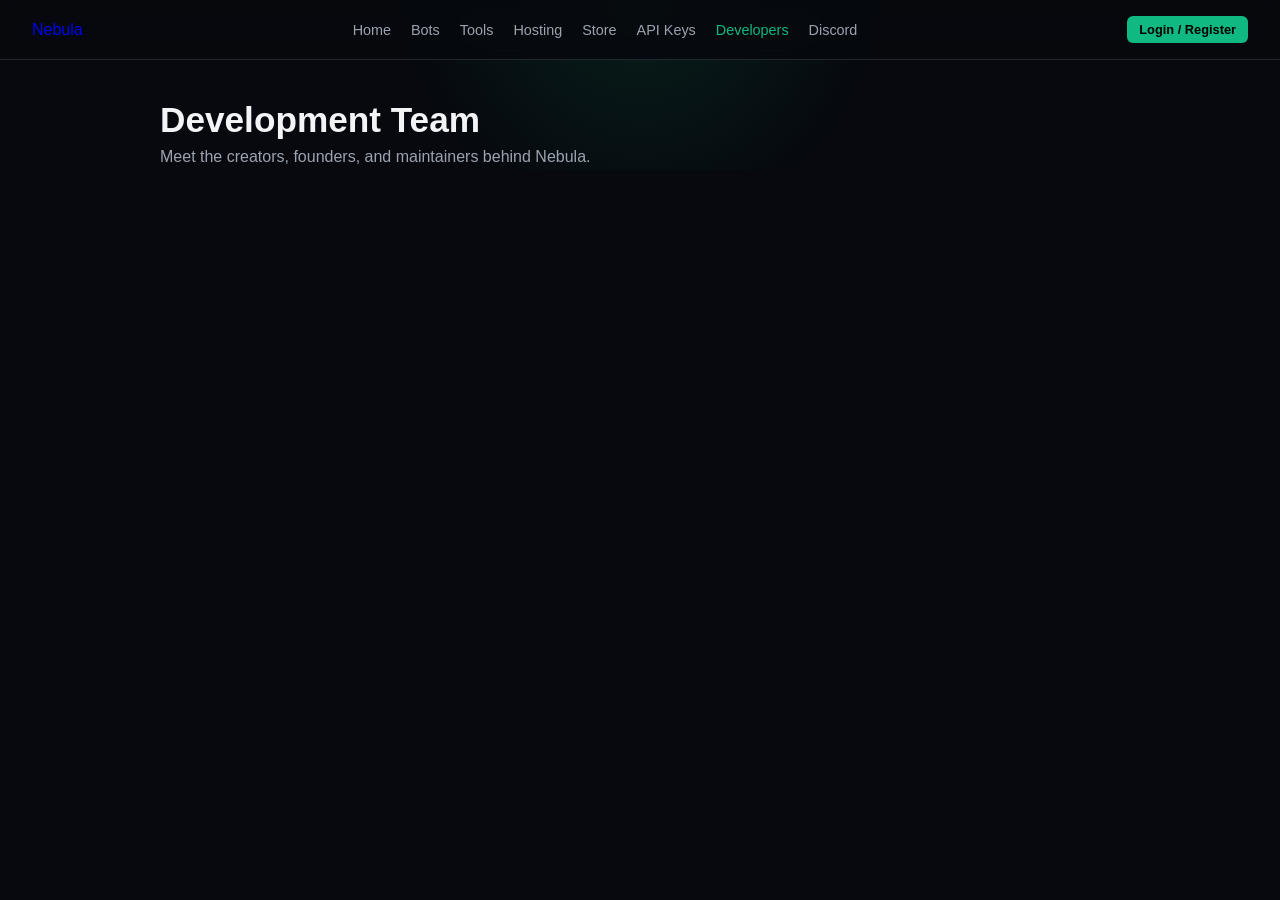
==== dev.html @ b24f9e7c "Update storage safely without secrets" ====
<!DOCTYPE html>
<html lang="en">
<head>
    <meta charset="UTF-8">
    <meta name="viewport" content="width=device-width, initial-scale=1.0">
    <title>Developers — Nebula</title>
    <link rel="stylesheet" href="style.css">
</head>
<body>
    <div class="bg-glow"></div>
    <header class="navbar">
        <div class="nav-left"><a href="index.html" class="logo">Nebula</a></div>
        <nav class="nav-center">
            <a href="index.html" class="nav-tab">Home</a>
            <a href="bots.html" class="nav-tab">Bots</a>
            <a href="tools.html" class="nav-tab">Tools</a>
            <a href="hosting.html" class="nav-tab">Hosting</a>
            <a href="store.html" class="nav-tab">Store</a>
            <a href="api-keys.html" class="nav-tab">API Keys</a>
            <a href="dev.html" class="nav-tab active">Developers</a>
            <a href="discord.html" class="nav-tab">Discord</a>
        </nav>
        <div class="nav-right" id="nav-auth-buttons"></div>
    </header>

    <main style="max-width: 1000px; margin: 40px auto; padding: 0 20px;">
        <h1 style="font-size: 2.2rem; margin-bottom: 8px;">Development Team</h1>
        <p style="color: var(--text-muted); margin-bottom: 32px;">Meet the creators, founders, and maintainers behind Nebula.</p>

        <div id="dev-grid" style="display: grid; grid-template-columns: repeat(auto-fit, minmax(280px, 1fr)); gap: 20px;"></div>
    </main>

    <script>
        async function initDevs() {
            let data = JSON.parse(localStorage.getItem('nebula_data'));
            if (!data) { 
                try {
                    const res = await fetch('data.json'); 
                    data = await res.json(); 
                    localStorage.setItem('nebula_data', JSON.stringify(data)); 
                } catch(e) {
                    data = {
                        developers: [
                            { name: "Entothic", role: "Founder & Network Owner", username: "entothicx", bio: "Founder of Static Club, Peak Tiers, and Nebula Ai." },
                            { name: ".Voxion", role: "Head Developer / Co-Owner", username: "viperblade0293", bio: "Undrated Developer & staff / admin specializing in Discord, Minecraft, bots, and plugins." },
                            { name: "Muhammed Rashid", role: "Lead Developer", username: "rashid", bio: "Core system architect and maintainer." }
                        ]
                    };
                }
            }

            const grid = document.getElementById('dev-grid');
            grid.innerHTML = '';
            
            const devs = data.developers || [];

            devs.forEach(dev => {
                grid.innerHTML += `
                    <div class="card">
                        <span class="card-badge">${dev.role || 'Developer'}</span>
                        <h3 style="font-size: 1.25rem; margin-bottom: 4px;">${dev.name}</h3>
                        <p style="color: var(--accent-green); font-size: 0.85rem; margin-bottom: 12px; font-family: monospace;">@${dev.username}</p>
                        <p style="color: var(--text-muted); font-size: 0.85rem;">${dev.bio}</p>
                    </div>
                `;
            });

            const session = JSON.parse(localStorage.getItem('nebula_session'));
            document.getElementById('nav-auth-buttons').innerHTML = session ? 
                `<button onclick="localStorage.removeItem('nebula_session'); window.location.reload();" class="btn-outline" style="font-size:0.8rem; padding:6px 12px;">Logout</button>` :
                `<a href="index.html" class="btn-green" style="font-size:0.8rem; padding:6px 12px; text-decoration:none;">Login / Register</a>`;
        }
        initDevs();
    </script>
</body>
</html>
---- style.css ----
:root {
    --bg-color: #07090e;
    --card-bg: #0f131a;
    --border-color: #212833;
    --text-main: #f3f4f6;
    --text-muted: #9ca3af;
    --accent-green: #10b981;
    --accent-green-hover: #059669;
}

* { box-sizing: border-box; margin: 0; padding: 0; font-family: -apple-system, BlinkMacSystemFont, "Segoe UI", Roboto, sans-serif; }
body { background-color: var(--bg-color); color: var(--text-main); min-height: 100vh; overflow-x: hidden; }

.bg-glow {
    position: fixed; top: -20%; left: 50%; transform: translateX(-50%);
    width: 600px; height: 350px; background: radial-gradient(circle, rgba(16,185,129,0.12) 0%, rgba(7,9,14,0) 70%);
    z-index: -1; pointer-events: none;
}

.navbar {
    display: flex; justify-content: space-between; align-items: center;
    padding: 16px 32px; border-bottom: 1px solid var(--border-color);
    background: rgba(7, 9, 14, 0.85); backdrop-filter: blur(10px);
    position: sticky; top: 0; z-index: 100;
}
.logo { display: flex; align-items: center; text-decoration: none; }
.logo img { height: 38px; width: auto; object-fit: contain; }

.nav-center { display: flex; gap: 20px; align-items: center; }
.nav-tab { color: var(--text-muted); text-decoration: none; font-size: 0.9rem; transition: color 0.2s; }
.nav-tab:hover, .nav-tab.active { color: var(--accent-green); }

.card {
    background: var(--card-bg); border: 1px solid var(--border-color);
    border-radius: 12px; padding: 24px; position: relative; transition: border-color 0.2s;
}
.card:hover { border-color: rgba(16,185,129,0.4); }

.card-badge {
    position: absolute; top: 20px; right: 20px;
    background: rgba(16,185,129,0.1); color: var(--accent-green);
    font-size: 0.7rem; font-weight: 700; padding: 4px 8px; border-radius: 4px;
    text-transform: uppercase; letter-spacing: 0.5px;
}

.btn-green {
    background: var(--accent-green); color: #000; font-weight: 600;
    border: none; border-radius: 6px; padding: 8px 16px; cursor: pointer; transition: background 0.2s; text-decoration: none; display: inline-block; text-align: center;
}
.btn-green:hover { background: var(--accent-green-hover); color: #fff; }

.btn-outline {
    background: transparent; color: var(--text-main); font-weight: 600;
    border: 1px solid var(--border-color); border-radius: 6px; padding: 8px 16px; cursor: pointer; transition: border-color 0.2s; text-decoration: none; display: inline-block; text-align: center;
}
.btn-outline:hover { border-color: var(--accent-green); }
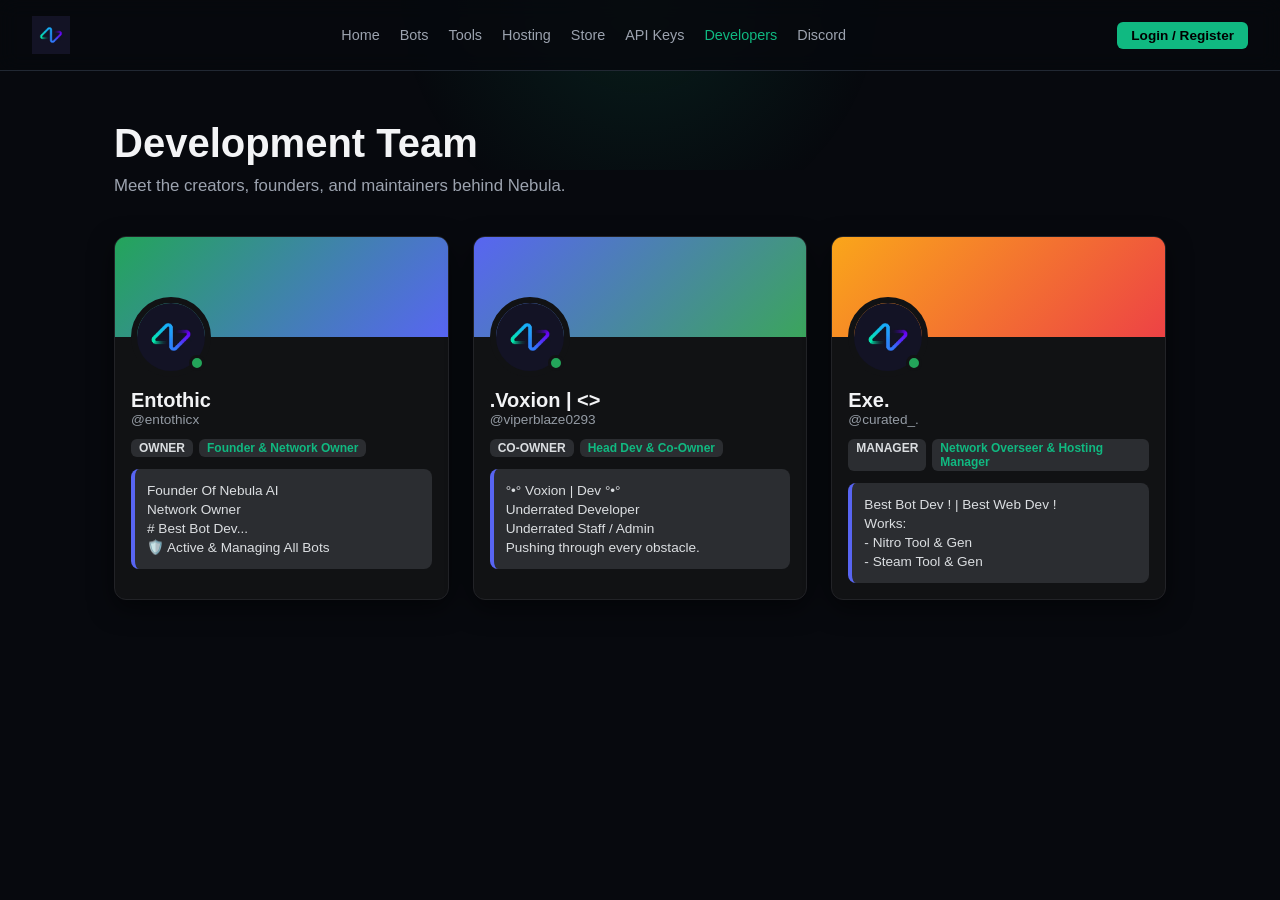
==== commit cbf03bd1: "Update dev.html" ====
--- a/dev.html
+++ b/dev.html
@@ -5,11 +5,96 @@
     <meta name="viewport" content="width=device-width, initial-scale=1.0">
     <title>Developers — Nebula</title>
     <link rel="stylesheet" href="style.css">
+    <style>
+        /* Discord Profile Card Specific Styling */
+        .discord-card {
+            background-color: #111214;
+            border-radius: 12px;
+            overflow: hidden;
+            box-shadow: 0 8px 24px rgba(0, 0, 0, 0.5);
+            border: 1px solid #222327;
+            display: flex;
+            flex-direction: column;
+            position: relative;
+        }
+        .discord-banner {
+            height: 100px;
+            width: 100%;
+            background: linear-gradient(135deg, #5865F2, #eb459e);
+        }
+        .discord-profile-body {
+            padding: 0 16px 16px 16px;
+            position: relative;
+            margin-top: -40px;
+        }
+        .discord-avatar-container {
+            position: relative;
+            width: 80px;
+            height: 80px;
+            margin-bottom: 12px;
+        }
+        .discord-avatar {
+            width: 80px;
+            height: 80px;
+            border-radius: 50%;
+            border: 6px solid #111214;
+            object-fit: cover;
+            background-color: #2b2d31;
+        }
+        .discord-status-dot {
+            position: absolute;
+            bottom: 6px;
+            right: 6px;
+            width: 16px;
+            height: 16px;
+            background-color: #23a55a; /* Online green */
+            border: 3px solid #111214;
+            border-radius: 50%;
+        }
+        .discord-username {
+            font-size: 1.25rem;
+            font-weight: 700;
+            color: #f2f3f5;
+            display: flex;
+            align-items: center;
+            gap: 8px;
+        }
+        .discord-handle {
+            font-size: 0.85rem;
+            color: #949ba4;
+            margin-bottom: 12px;
+        }
+        .discord-badges {
+            display: flex;
+            gap: 6px;
+            margin-bottom: 12px;
+        }
+        .discord-badge {
+            background: #2b2d31;
+            padding: 2px 8px;
+            border-radius: 6px;
+            font-size: 0.75rem;
+            color: #dbdee1;
+            font-weight: 600;
+        }
+        .discord-bio {
+            background: #2b2d31;
+            border-radius: 8px;
+            padding: 12px;
+            font-size: 0.85rem;
+            color: #dbdee1;
+            line-height: 1.4;
+            white-space: pre-line;
+            border-left: 4px solid #5865F2;
+        }
+    </style>
 </head>
 <body>
     <div class="bg-glow"></div>
     <header class="navbar">
-        <div class="nav-left"><a href="index.html" class="logo">Nebula</a></div>
+        <div class="nav-left">
+            <a href="index.html" class="logo"><img src="nebula.png" alt="Nebula Logo"></a>
+        </div>
         <nav class="nav-center">
             <a href="index.html" class="nav-tab">Home</a>
             <a href="bots.html" class="nav-tab">Bots</a>
@@ -23,54 +108,80 @@
         <div class="nav-right" id="nav-auth-buttons"></div>
     </header>
 
-    <main style="max-width: 1000px; margin: 40px auto; padding: 0 20px;">
-        <h1 style="font-size: 2.2rem; margin-bottom: 8px;">Development Team</h1>
-        <p style="color: var(--text-muted); margin-bottom: 32px;">Meet the creators, founders, and maintainers behind Nebula.</p>
+    <main style="max-width: 1100px; margin: 50px auto; padding: 0 24px;">
+        <h1 style="font-size: 2.5rem; margin-bottom: 10px; font-weight: 800;">Development Team</h1>
+        <p style="color: var(--text-muted); font-size: 1.05rem; margin-bottom: 40px;">Meet the creators, founders, and maintainers behind Nebula.</p>
 
-        <div id="dev-grid" style="display: grid; grid-template-columns: repeat(auto-fit, minmax(280px, 1fr)); gap: 20px;"></div>
+        <div id="developers-grid" style="display: grid; grid-template-columns: repeat(auto-fit, minmax(300px, 1fr)); gap: 24px;"></div>
     </main>
 
     <script>
-        async function initDevs() {
-            let data = JSON.parse(localStorage.getItem('nebula_data'));
-            if (!data) { 
-                try {
-                    const res = await fetch('data.json'); 
-                    data = await res.json(); 
-                    localStorage.setItem('nebula_data', JSON.stringify(data)); 
-                } catch(e) {
-                    data = {
-                        developers: [
-                            { name: "Entothic", role: "Founder & Network Owner", username: "entothicx", bio: "Founder of Static Club, Peak Tiers, and Nebula Ai." },
-                            { name: ".Voxion", role: "Head Developer / Co-Owner", username: "viperblade0293", bio: "Undrated Developer & staff / admin specializing in Discord, Minecraft, bots, and plugins." },
-                            { name: "Muhammed Rashid", role: "Lead Developer", username: "rashid", bio: "Core system architect and maintainer." }
-                        ]
-                    };
-                }
+        const developers = [
+            {
+                name: "Entothic",
+                handle: "entothicx",
+                role: "Founder & Network Owner",
+                bio: "Founder Of Nebula AI\nNetwork Owner\n# Best Bot Dev...\n🛡️ Active & Managing All Bots",
+                avatar: "entothic.png",
+                bannerColor: "linear-gradient(135deg, #23a55a, #5865F2)",
+                badge: "OWNER"
+            },
+            {
+                name: ".Voxion | <>",
+                handle: "viperblaze0293",
+                role: "Head Dev & Co-Owner",
+                bio: "°•° Voxion | Dev °•°\nUnderrated Developer\nUnderrated Staff / Admin\nPushing through every obstacle.",
+                avatar: "voxion.png",
+                bannerColor: "linear-gradient(135deg, #5865F2, #3ba55c)",
+                badge: "CO-OWNER"
+            },
+            {
+                name: "Exe.",
+                handle: "curated_.",
+                role: "Network Overseer & Hosting Manager",
+                bio: "Best Bot Dev ! | Best Web Dev !\nWorks:\n- Nitro Tool & Gen\n- Steam Tool & Gen",
+                avatar: "exe.png",
+                bannerColor: "linear-gradient(135deg, #faa61a, #ed4245)",
+                badge: "MANAGER"
             }
+        ];
 
-            const grid = document.getElementById('dev-grid');
+        function loadDevelopers() {
+            const grid = document.getElementById('developers-grid');
+            if (!grid) return;
             grid.innerHTML = '';
-            
-            const devs = data.developers || [];
 
-            devs.forEach(dev => {
+            developers.forEach(dev => {
                 grid.innerHTML += `
-                    <div class="card">
-                        <span class="card-badge">${dev.role || 'Developer'}</span>
-                        <h3 style="font-size: 1.25rem; margin-bottom: 4px;">${dev.name}</h3>
-                        <p style="color: var(--accent-green); font-size: 0.85rem; margin-bottom: 12px; font-family: monospace;">@${dev.username}</p>
-                        <p style="color: var(--text-muted); font-size: 0.85rem;">${dev.bio}</p>
+                    <div class="discord-card">
+                        <div class="discord-banner" style="background: ${dev.bannerColor};"></div>
+                        <div class="discord-profile-body">
+                            <div class="discord-avatar-container">
+                                <img src="${dev.avatar}" alt="${dev.name}" class="discord-avatar" onerror="this.src='nebula.png'">
+                                <div class="discord-status-dot"></div>
+                            </div>
+                            <div class="discord-username">${dev.name}</div>
+                            <div class="discord-handle">@${dev.handle}</div>
+                            <div class="discord-badges">
+                                <span class="discord-badge">${dev.badge}</span>
+                                <span class="discord-badge" style="color: var(--accent-green);">${dev.role}</span>
+                            </div>
+                            <div class="discord-bio">${dev.bio}</div>
+                        </div>
                     </div>
                 `;
             });
 
             const session = JSON.parse(localStorage.getItem('nebula_session'));
-            document.getElementById('nav-auth-buttons').innerHTML = session ? 
-                `<button onclick="localStorage.removeItem('nebula_session'); window.location.reload();" class="btn-outline" style="font-size:0.8rem; padding:6px 12px;">Logout</button>` :
-                `<a href="index.html" class="btn-green" style="font-size:0.8rem; padding:6px 12px; text-decoration:none;">Login / Register</a>`;
+            const authContainer = document.getElementById('nav-auth-buttons');
+            if (authContainer) {
+                authContainer.innerHTML = session ? 
+                    `<button onclick="localStorage.removeItem('nebula_session'); window.location.reload();" class="btn-outline" style="font-size:0.85rem; padding:6px 14px;">Logout</button>` :
+                    `<a href="index.html" class="btn-green" style="font-size:0.85rem; padding:6px 14px; text-decoration:none;">Login / Register</a>`;
+            }
         }
-        initDevs();
+
+        loadDevelopers();
     </script>
 </body>
-</html>+</html>
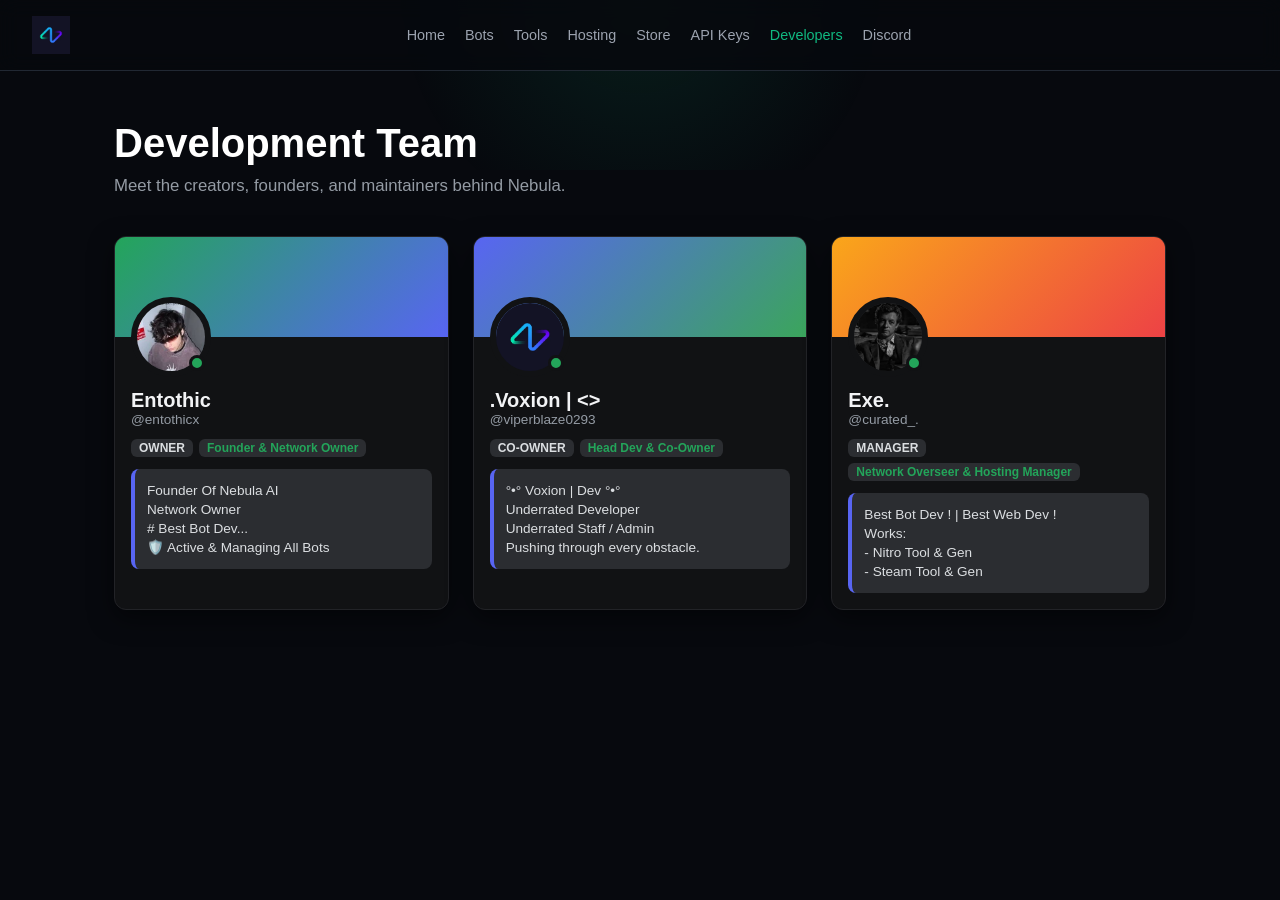
==== commit 54d98af7: "Update dev.html" ====
--- a/dev.html
+++ b/dev.html
@@ -6,7 +6,6 @@
     <title>Developers — Nebula</title>
     <link rel="stylesheet" href="style.css">
     <style>
-        /* Discord Profile Card Specific Styling */
         .discord-card {
             background-color: #111214;
             border-radius: 12px;
@@ -15,12 +14,10 @@
             border: 1px solid #222327;
             display: flex;
             flex-direction: column;
-            position: relative;
         }
         .discord-banner {
             height: 100px;
             width: 100%;
-            background: linear-gradient(135deg, #5865F2, #eb459e);
         }
         .discord-profile-body {
             padding: 0 16px 16px 16px;
@@ -47,7 +44,7 @@
             right: 6px;
             width: 16px;
             height: 16px;
-            background-color: #23a55a; /* Online green */
+            background-color: #23a55a;
             border: 3px solid #111214;
             border-radius: 50%;
         }
@@ -55,9 +52,6 @@
             font-size: 1.25rem;
             font-weight: 700;
             color: #f2f3f5;
-            display: flex;
-            align-items: center;
-            gap: 8px;
         }
         .discord-handle {
             font-size: 0.85rem;
@@ -68,6 +62,7 @@
             display: flex;
             gap: 6px;
             margin-bottom: 12px;
+            flex-wrap: wrap;
         }
         .discord-badge {
             background: #2b2d31;
@@ -109,8 +104,8 @@
     </header>
 
     <main style="max-width: 1100px; margin: 50px auto; padding: 0 24px;">
-        <h1 style="font-size: 2.5rem; margin-bottom: 10px; font-weight: 800;">Development Team</h1>
-        <p style="color: var(--text-muted); font-size: 1.05rem; margin-bottom: 40px;">Meet the creators, founders, and maintainers behind Nebula.</p>
+        <h1 style="font-size: 2.5rem; margin-bottom: 10px; font-weight: 800; color: #fff;">Development Team</h1>
+        <p style="color: #949ba4; font-size: 1.05rem; margin-bottom: 40px;">Meet the creators, founders, and maintainers behind Nebula.</p>
 
         <div id="developers-grid" style="display: grid; grid-template-columns: repeat(auto-fit, minmax(300px, 1fr)); gap: 24px;"></div>
     </main>
@@ -146,11 +141,15 @@
             }
         ];
 
-        function loadDevelopers() {
+        window.addEventListener('DOMContentLoaded', () => {
+            console.log("Loading developers script...");
             const grid = document.getElementById('developers-grid');
-            if (!grid) return;
+            if (!grid) {
+                console.error("Error: developers-grid element not found!");
+                return;
+            }
+
             grid.innerHTML = '';
-
             developers.forEach(dev => {
                 grid.innerHTML += `
                     <div class="discord-card">
@@ -164,24 +163,15 @@
                             <div class="discord-handle">@${dev.handle}</div>
                             <div class="discord-badges">
                                 <span class="discord-badge">${dev.badge}</span>
-                                <span class="discord-badge" style="color: var(--accent-green);">${dev.role}</span>
+                                <span class="discord-badge" style="color: #23a55a;">${dev.role}</span>
                             </div>
                             <div class="discord-bio">${dev.bio}</div>
                         </div>
                     </div>
                 `;
             });
-
-            const session = JSON.parse(localStorage.getItem('nebula_session'));
-            const authContainer = document.getElementById('nav-auth-buttons');
-            if (authContainer) {
-                authContainer.innerHTML = session ? 
-                    `<button onclick="localStorage.removeItem('nebula_session'); window.location.reload();" class="btn-outline" style="font-size:0.85rem; padding:6px 14px;">Logout</button>` :
-                    `<a href="index.html" class="btn-green" style="font-size:0.85rem; padding:6px 14px; text-decoration:none;">Login / Register</a>`;
-            }
-        }
-
-        loadDevelopers();
+            console.log("Developers rendered successfully!");
+        });
     </script>
 </body>
 </html>
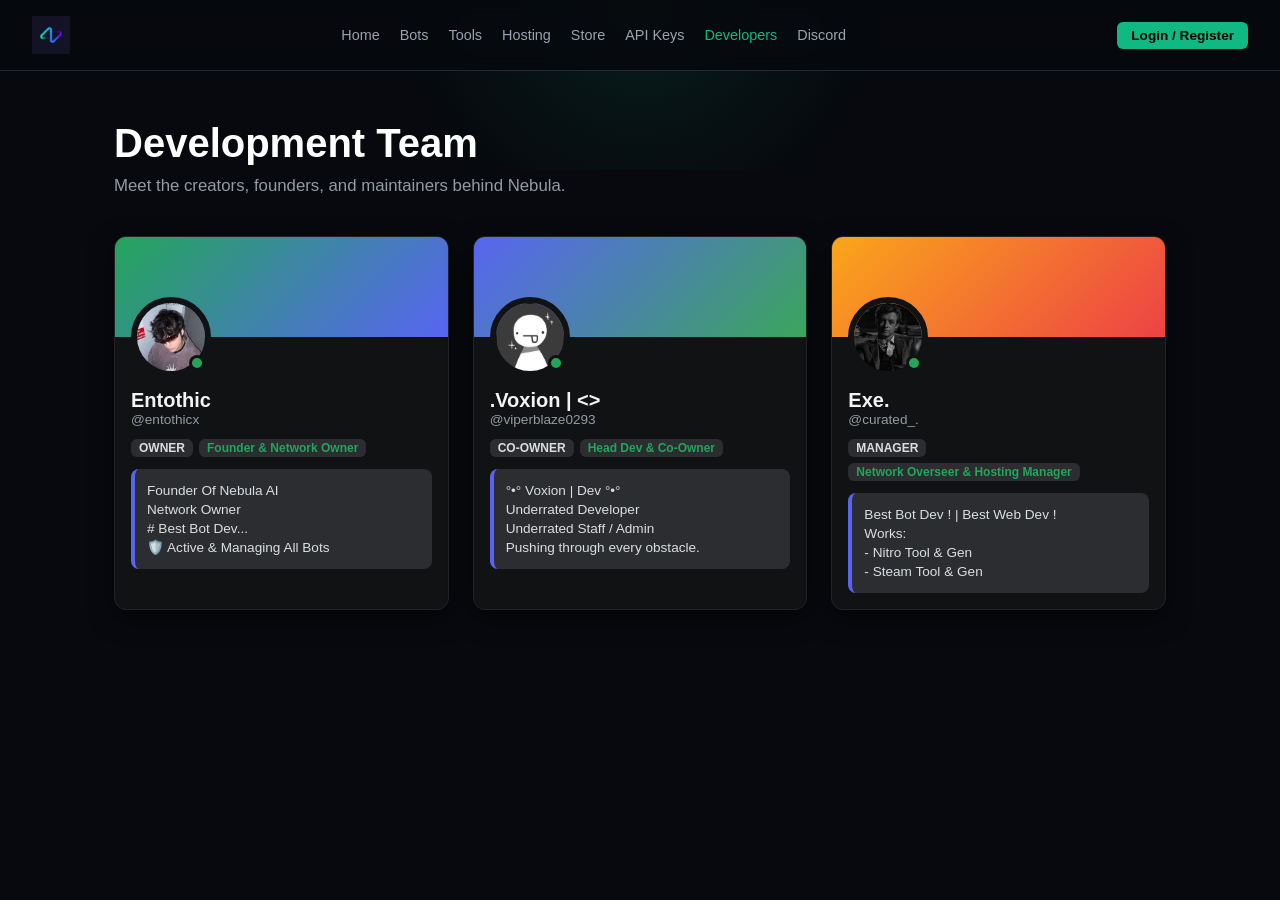
==== commit 0930305f: "Update dev.html" ====
--- a/dev.html
+++ b/dev.html
@@ -142,12 +142,8 @@
         ];
 
         window.addEventListener('DOMContentLoaded', () => {
-            console.log("Loading developers script...");
             const grid = document.getElementById('developers-grid');
-            if (!grid) {
-                console.error("Error: developers-grid element not found!");
-                return;
-            }
+            if (!grid) return;
 
             grid.innerHTML = '';
             developers.forEach(dev => {
@@ -156,7 +152,7 @@
                         <div class="discord-banner" style="background: ${dev.bannerColor};"></div>
                         <div class="discord-profile-body">
                             <div class="discord-avatar-container">
-                                <img src="${dev.avatar}" alt="${dev.name}" class="discord-avatar" onerror="this.src='nebula.png'">
+                                <img src="./${dev.avatar}" alt="${dev.name}" class="discord-avatar" onerror="console.error('Failed to load image:', '${dev.avatar}'); this.onerror=null; this.src='nebula.png';">
                                 <div class="discord-status-dot"></div>
                             </div>
                             <div class="discord-username">${dev.name}</div>
@@ -170,7 +166,14 @@
                     </div>
                 `;
             });
-            console.log("Developers rendered successfully!");
+
+            const session = JSON.parse(localStorage.getItem('nebula_session'));
+            const authContainer = document.getElementById('nav-auth-buttons');
+            if (authContainer) {
+                authContainer.innerHTML = session ? 
+                    `<button onclick="localStorage.removeItem('nebula_session'); window.location.reload();" class="btn-outline" style="font-size:0.85rem; padding:6px 14px;">Logout</button>` :
+                    `<a href="index.html" class="btn-green" style="font-size:0.85rem; padding:6px 14px; text-decoration:none;">Login / Register</a>`;
+            }
         });
     </script>
 </body>
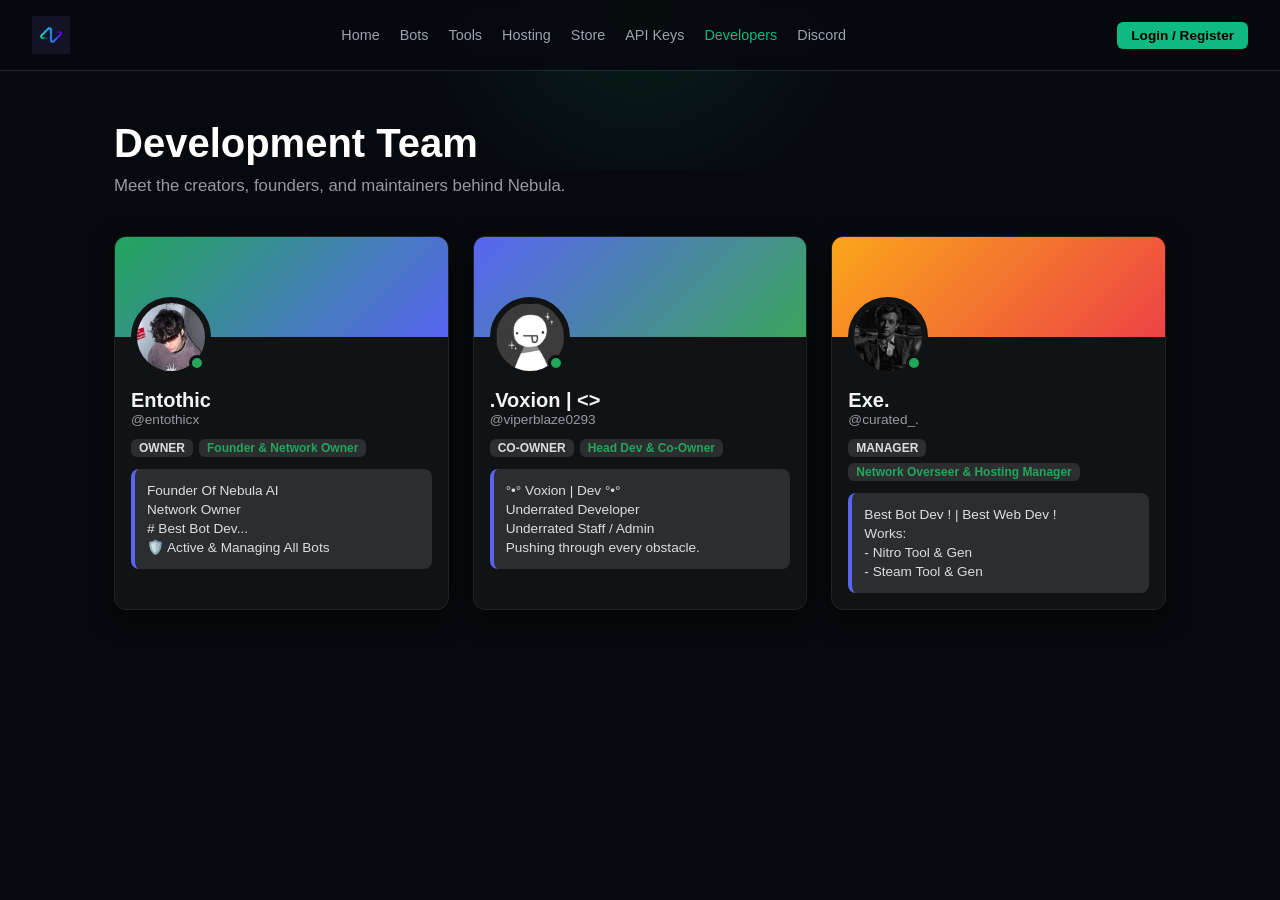
==== commit 3123de80: "Refactor DOMContentLoaded event listener and image error handling" ====
--- a/dev.html
+++ b/dev.html
@@ -141,18 +141,18 @@
             }
         ];
 
-        window.addEventListener('DOMContentLoaded', () => {
+        document.addEventListener('DOMContentLoaded', () => {
             const grid = document.getElementById('developers-grid');
             if (!grid) return;
 
-            grid.innerHTML = '';
+            let htmlContent = '';
             developers.forEach(dev => {
-                grid.innerHTML += `
+                htmlContent += `
                     <div class="discord-card">
                         <div class="discord-banner" style="background: ${dev.bannerColor};"></div>
                         <div class="discord-profile-body">
                             <div class="discord-avatar-container">
-                                <img src="./${dev.avatar}" alt="${dev.name}" class="discord-avatar" onerror="console.error('Failed to load image:', '${dev.avatar}'); this.onerror=null; this.src='nebula.png';">
+                                <img src="${dev.avatar}" alt="${dev.name}" class="discord-avatar" onerror="this.src='nebula.png'">
                                 <div class="discord-status-dot"></div>
                             </div>
                             <div class="discord-username">${dev.name}</div>
@@ -166,6 +166,7 @@
                     </div>
                 `;
             });
+            grid.innerHTML = htmlContent;
 
             const session = JSON.parse(localStorage.getItem('nebula_session'));
             const authContainer = document.getElementById('nav-auth-buttons');
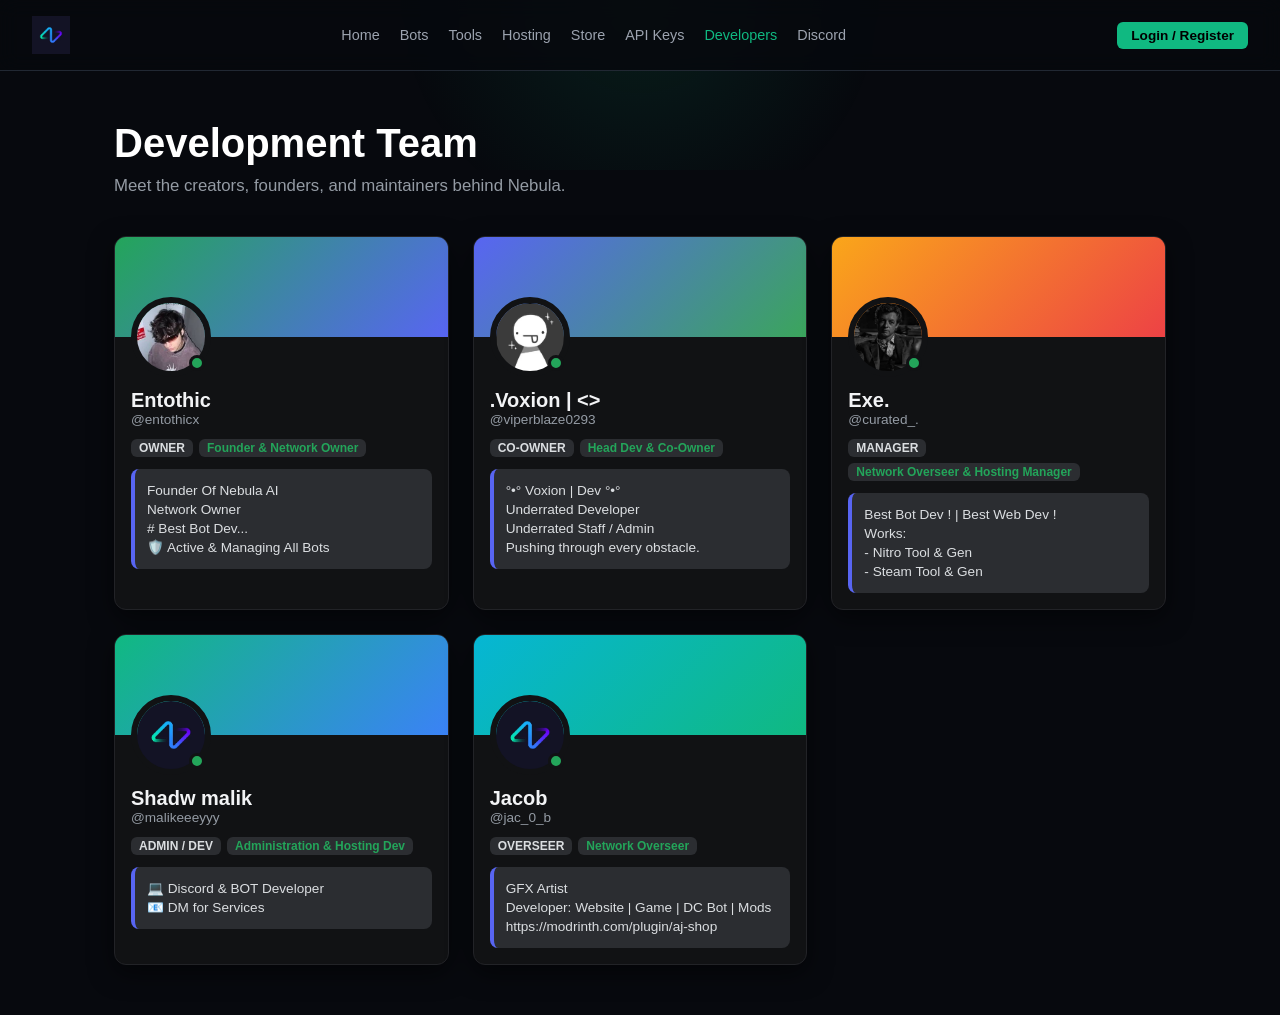
==== commit ea31f265: "Update dev.html" ====
--- a/dev.html
+++ b/dev.html
@@ -138,6 +138,24 @@
                 avatar: "exe.png",
                 bannerColor: "linear-gradient(135deg, #faa61a, #ed4245)",
                 badge: "MANAGER"
+            },
+            {
+                name: "Shadw malik",
+                handle: "malikeeeyyy",
+                role: "Administration & Hosting Dev",
+                bio: "💻 Discord & BOT Developer\n📧 DM for Services",
+                avatar: "malik.png",
+                bannerColor: "linear-gradient(135deg, #10b981, #3b82f6)",
+                badge: "ADMIN / DEV"
+            },
+            {
+                name: "Jacob",
+                handle: "jac_0_b",
+                role: "Network Overseer",
+                bio: "GFX Artist\nDeveloper: Website | Game | DC Bot | Mods\nhttps://modrinth.com/plugin/aj-shop",
+                avatar: "jacob.png",
+                bannerColor: "linear-gradient(135deg, #06b6d4, #10b981)",
+                badge: "OVERSEER"
             }
         ];
 
